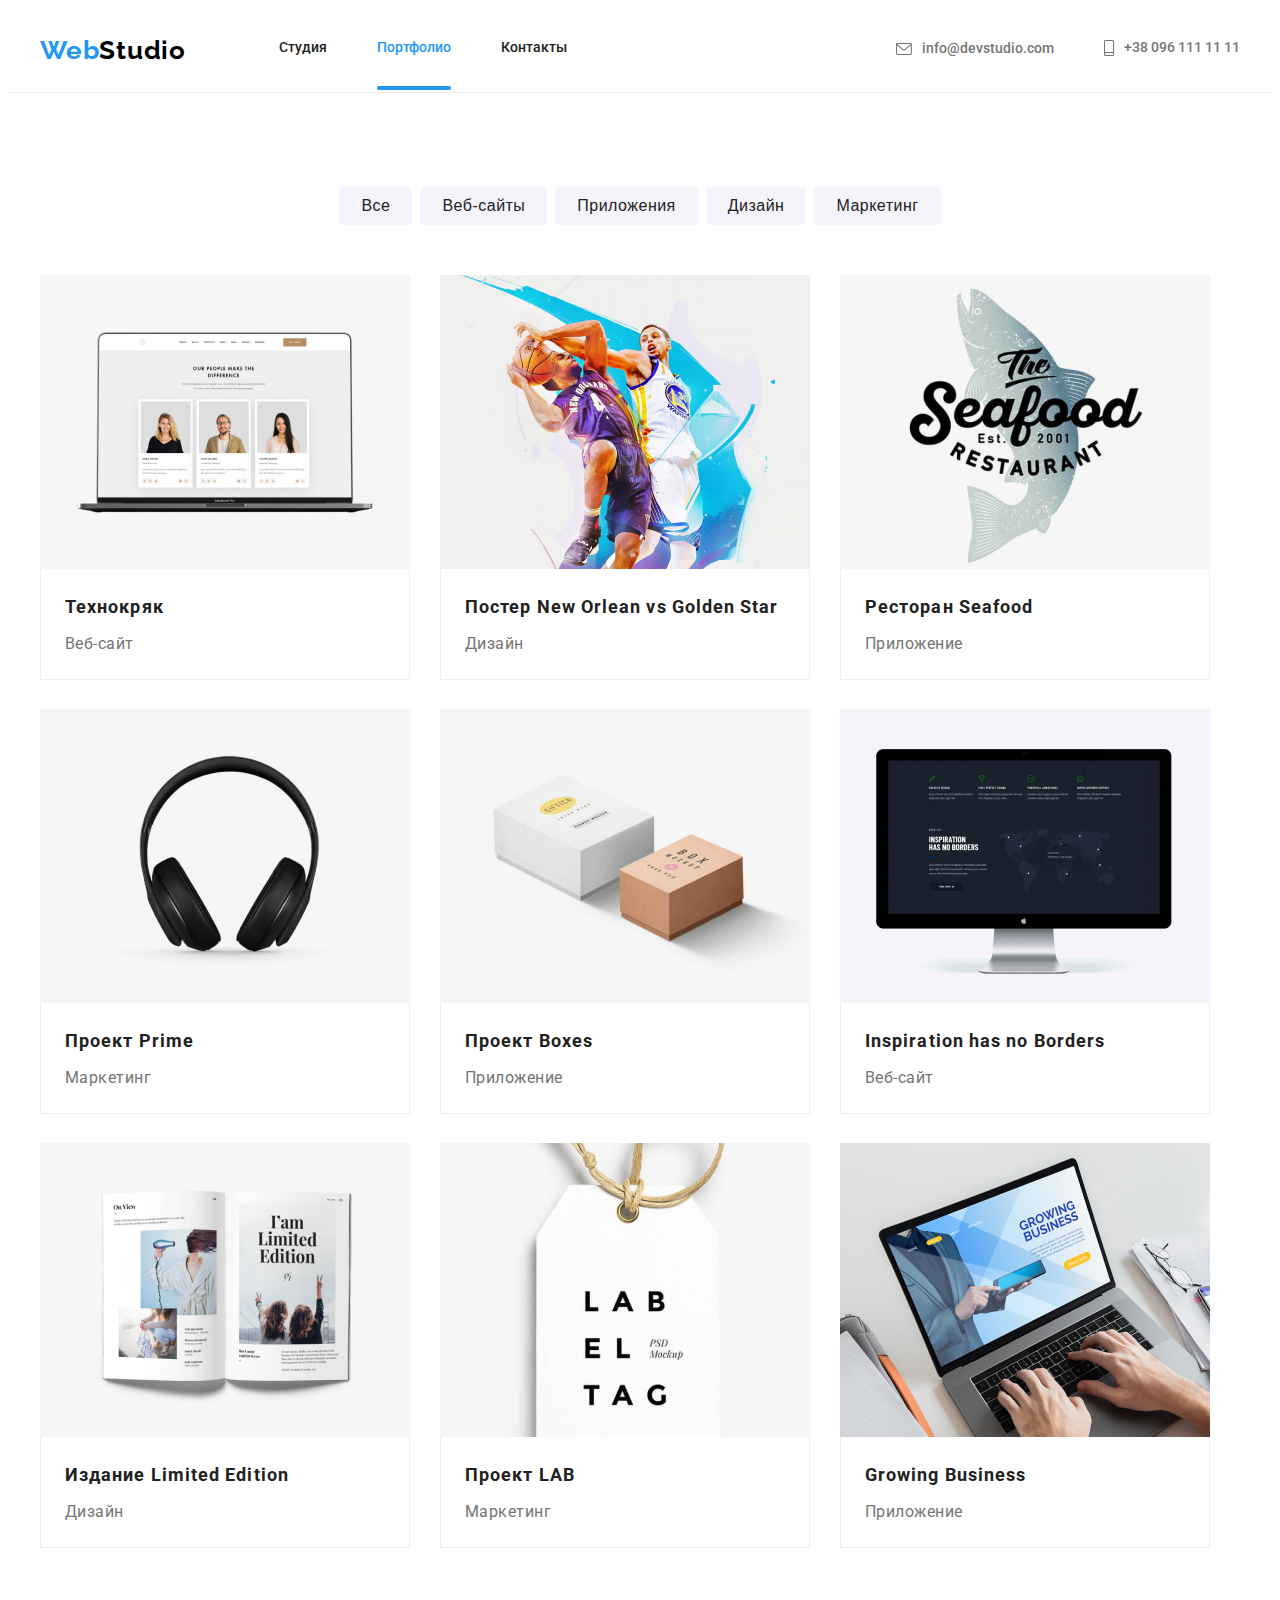
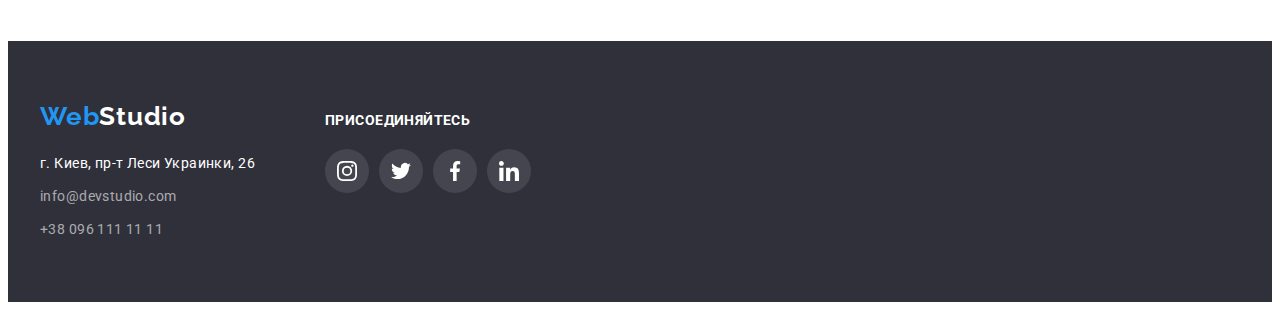
==== portfolio.html @ 9a5f5a23 "копіювання" ====
<!DOCTYPE html>
<html lang="ru">
<head>
    <meta charset="UTF-8">
    <meta http-equiv="X-UA-Compatible" content="IE=edge">
    <meta name="viewport" content="width=device-width, initial-scale=1.0">
    <title>WebStudio</title>
    <link rel="stylesheet" href="https://cdnjs.cloudflare.com/ajax/libs/modern-normalize/1.1.0/modern-normalize.min.css"
        integrity="sha512-wpPYUAdjBVSE4KJnH1VR1HeZfpl1ub8YT/NKx4PuQ5NmX2tKuGu6U/JRp5y+Y8XG2tV+wKQpNHVUX03MfMFn9Q=="
        crossorigin="anonymous" referrerpolicy="no-referrer">
    <link
        href="https://fonts.googleapis.com/css2?family=Raleway:wght@700&family=Roboto:wght@400;500;700;900&display=swap"
        rel="stylesheet">
    <link rel="stylesheet" href="./css/styles.css">
</head>

<body>
        <header class="header">
            <div class="container header-container">
                <a class="logo-head" href="#"><span class="web">Web</span><span class="studio">Studio</span></a>
                <nav class="nav-box">
                    <ul class="nav-site list">
                        <li class="item"><a href="./index.html" class="link">Студия</a></li>
                        <li class="item"><a href="#" class="link current">Портфолио</a></li>
                        <li class="item"><a href="#" class="link">Контакты</a></li>
                    </ul>
                </nav>
                <ul class="nav-auth">
                    <li class="nav-auth-kont"><a href="mailto:info@devstudio.com" class="kontacts">
                            <svg class="icon-envelope">
                                <use href="./images/symbol-defs.svg#icon-envelope"></use>
                            </svg>info@devstudio.com</a>
                    </li>
                    <li class="nav-auth-kont"><a href="tel:+380961111111" class="kontacts">
                            <svg class="icon-smartphone">
                                <use href="./images/symbol-defs.svg#icon-smartphone"></use>
                            </svg>+38 096 111 11 11</a>
                    </li>
                </ul>
            </div>
        </header>
    <main>
        <!--section-projects-->
        <section class="section">
            <div class="container">
                <h1 class="visually-hidden">Наші роботи</h1>
                <ul class="cares">
                    <li class="cares-item"><button class="care" type="button">Все</button></li>
                    <li class="cares-item"><button class="care" type="button">Веб-сайты</button></li>
                    <li class="cares-item"><button class="care" type="button">Приложения</button></li>
                    <li class="cares-item"><button class="care" type="button">Дизайн</button></li>
                    <li class="cares-item"><button class="care" type="button">Маркетинг</button></li>
                </ul>
                <ul class="products">
                    <li class="product-item">
                      <a href="#" class="product-link">
                          <div class="wrapper">  
                            <div class="wrapper-box">
                                <img src="images/img (5).jpg" width="370" class="product-photo" alt="фото Веб-сайту">
                                <p class="wrapper-text">Технокряк это современная площадка распространения коронавируса. Компании
                                    используют эту
                                    платформу для цифрового
                                    шпионажа и атак на защищённые сервера конкурентов.
                                </p>
                            </div>
                            <div class="product">
                                <h2 class="product-name">Технокряк</h2>
                                <p class="product-trait">Веб-сайт</p>
                            </div>
                          </div>
                        </a>
                    </li>
                    <li class="product-item">
                      <a href="#" class="product-link">
                        <div class="wrapper">
                          <div class="wrapper-box">
                            <img src="images/img (6).jpg" width="370" class="product-photo" alt="Молодь грає волейбол">
                            <p class="wrapper-text">Технокряк это современная площадка распространения коронавируса. Компании
                              используют эту
                              платформу для цифрового
                              шпионажа и атак на защищённые сервера конкурентов.
                            </p>
                          </div>
                          <div class="product">
                            <h2 class="product-name">Постер New Orlean vs Golden Star</h2>
                            <p class="product-trait">Дизайн</p>
                          </div>
                        </div>
                      </a>
                    </li>
                    <li class="product-item">
                        <a href="#" class="product-link">
                          <div class="wrapper">
                            <div class="wrapper-box">
                              <img src="images/img (7).jpg" width="370" class="product-photo" alt="Фото товару">
                              <p class="wrapper-text">Технокряк это современная площадка распространения коронавируса. Компании
                                используют эту
                                платформу для цифрового
                                шпионажа и атак на защищённые сервера конкурентов.
                              </p>
                            </div>
                            <div class="product">
                              <h2 class="product-name">Ресторан Seafood</h2>
                              <p class="product-trait">Приложение</p>
                            </div>
                          </div>
                        </a>
                    </li>
                    <li class="product-item">
                        <a href="#" class="product-link">
                          <div class="wrapper">
                            <div class="wrapper-box">
                              <img src="images/img (8).jpg" width="370" class="product-photo" alt="Фото товару">
                              <p class="wrapper-text">Технокряк это современная площадка распространения коронавируса. Компании
                                используют эту
                                платформу для цифрового
                                шпионажа и атак на защищённые сервера конкурентов.
                              </p>
                            </div>
                            <div class="product">
                              <h2 class="product-name">Проект Prime</h2>
                              <p class="product-trait">Маркетинг</p>
                            </div>
                          </div>
                        </a>
                    </li>
                    <li class="product-item">
                        <a href="#" class="product-link">
                          <div class="wrapper">
                            <div class="wrapper-box">
                              <img src="images/img (9).jpg" width="370" class="product-photo" alt="Фото двох коробок">
                              <p class="wrapper-text">Технокряк это современная площадка распространения коронавируса. Компании
                                используют эту
                                платформу для цифрового
                                шпионажа и атак на защищённые сервера конкурентов.
                              </p>
                            </div>
                            <div class="product">
                              <h2 class="product-name">Проект Boxes</h2>
                              <p class="product-trait">Приложение</p>
                            </div>
                          </div>
                        </a>
                    </li>
                    <li class="product-item">
                        <a href="#" class="product-link">
                          <div class="wrapper">
                            <div class="wrapper-box">
                              <img src="images/img (10).jpg" width="370" class="product-photo" alt="Фото монітора">
                              <p class="wrapper-text">Технокряк это современная площадка распространения коронавируса. Компании
                                используют эту
                                платформу для цифрового
                                шпионажа и атак на защищённые сервера конкурентов.
                              </p>
                            </div>
                            <div class="product">
                              <h2 class="product-name">Inspiration has no Borders</h2>
                              <p class="product-trait">Веб-сайт</p>
                            </div>
                          </div>
                        </a>
                    </li>
                    <li class="product-item">
                        <a href="#" class="product-link">
                          <div class="wrapper">
                            <div class="wrapper-box">
                              <img src="images/img (11).jpg" width="370" class="product-photo" alt="Фото книжки">
                              <p class="wrapper-text">Технокряк это современная площадка распространения коронавируса. Компании
                                используют эту
                                платформу для цифрового
                                шпионажа и атак на защищённые сервера конкурентов.
                              </p>
                            </div>
                            <div class="product">
                              <h2 class="product-name">Издание Limited Edition</h2>
                              <p class="product-trait">Дизайн</p>
                            </div>
                          </div>
                        </a>
                    </li>
                    <li class="product-item">
                        <a href="#" class="product-link">
                          <div class="wrapper">
                            <div class="wrapper-box">
                              <img src="images/img (12).jpg" width="370" class="product-photo" alt="Фото бірки з написом">
                              <p class="wrapper-text">Технокряк это современная площадка распространения коронавируса. Компании
                                используют эту
                                платформу для цифрового
                                шпионажа и атак на защищённые сервера конкурентов.
                              </p>
                            </div>
                            <div class="product">
                              <h2 class="product-name">Проект LAB</h2>
                              <p class="product-trait">Маркетинг</p>
                            </div>
                          </div>
                        </a>
                    </li>
                    <li class="product-item">
                        <a href="#" class="product-link">
                          <div class="wrapper">
                            <div class="wrapper-box">
                              <img src="images/img (13).jpg" width="370" class="product-photo" alt="Фото ноутбука">
                              <p class="wrapper-text">Технокряк это современная площадка распространения коронавируса. Компании
                                используют эту
                                платформу для цифрового
                                шпионажа и атак на защищённые сервера конкурентов.
                              </p>
                            </div>
                            <div class="product">
                              <h2 class="product-name">Growing Business</h2>
                              <p class="product-trait">Приложение</p>
                            </div>
                          </div>
                        </a>
                    </li>
                </ul>
            </div>

        </section>
    </main>
    <!--footer-->
        <footer class="footer">
            <div class="container footer-container">
                <div class="footer-addres">
                    <a class="footer-logo" href="#"><span class="wb">Web</span><span class="wbstudio">Studio</span></a>
                    <address>
                        <ul class="footer-addrs">
                            <li class="footer-item"><a href="#" class="address">г. Киев, пр-т Леси Украинки, 26</a></li>
                            <li class="footer-item"><a href="mailto:info@devstudio.com" class="contacts">info@devstudio.com</a>
                            </li>
                            <li class="footer-item"><a href="tel:+380961111111" class="contacts">+38 096 111 11 11</a></li>
                        </ul>
                    </address>
                </div>
                <div class="fsocial-title">
                    <h2 class="footer-title">присоединяйтесь</h2>
                    <ul class="fsocial-list">
                        <li class="fsocial-item">
                            <a href="#" class="fsocial-link">
                                <svg class="fsocial-icon" width="20" height="20">
                                    <use href="./images/symbol-defs.svg#icon-instagram"></use>
                                </svg>
                            </a>
                        </li>
                        <li class="fsocial-item">
                            <a href="#" class="fsocial-link">
                                <svg class="fsocial-icon" width="20" height="20">
                                    <use href="./images/symbol-defs.svg#icon-twitter"></use>
                                </svg>
                            </a>
                        </li>
                        <li class="fsocial-item">
                            <a href="#" class="fsocial-link">
                                <svg class="fsocial-icon" width="20" height="20">
                                    <use href="./images/symbol-defs.svg#icon-facebook"></use>
                                </svg>
                            </a>
                        </li>
                        <li class="fsocial-item">
                            <a href="#" class="fsocial-link">
                                <svg class="fsocial-icon" width="20" height="20">
                                    <use href="./images/symbol-defs.svg#icon-linkedin"></use>
                                </svg>
                            </a>
                        </li>
                    </ul>
                </div>
        
            </div>
        
        </footer>
</body>

</html>
---- css/styles.css ----
:root {

    --text-color-primary:#212121;
    --text-color-secondary:#757575;
    --text-color-accent: #2196F3;
    --font-primary: Roboto;
    --font-secondary: Raleway;
    --bezier-timing:cubic-bezier(0.4, 0, 0.2, 1);
}
body {
    font-family:var(--font-primary);
    color:var(--text-color-primary);
    
} 
a {
    text-decoration: none;
    cursor: pointer;
  }
ul {
    margin: 0;
    list-style: none;
    padding-inline-start: 0;
}
h1, h2, h3, h4, p, li {
    margin: 0;
}
/*============================================header=============================================*/
.header {
    border-bottom: 1px solid #ECECEC;
}
.container { 
    width: 1200px;
    margin: 0 auto;
    padding-left: 15px;
    padding-right: 15px;
    
}
.header-container {
    align-items: center;
    display: flex;
   
}
.logo-head { 
    margin-right: 93px;
    color: #000000;
    font-weight: 700;
    font-size: 26px;
    line-height: 1.19;
    letter-spacing: 0.03em;

}
.web {
    color: var(--text-color-accent);
    font-family: Raleway, sans-serif;
    font-weight: 700;
    font-size: 26px;
    line-height: 1.19;
    letter-spacing: 0.03em;
}
.studio { 
    color:  #000000;
    font-family: Raleway, sans-serif;
    font-weight: 700;
    font-size: 26px;
    line-height: 1.19;
    letter-spacing: 0.03em;

    transition: color 250ms var(--bezier-timing);

}
.studio:focus,
.studio:hover {
    color: var(--text-color-accent);
}
.logo:hover,
.logo:focus {
    color: var(--text-color-accent);
}
.nav-site {
    display: flex;
    
}
.nav-site .item {
    margin-right: 50px;
}
.nav-site .link { 
    color: var(--text-color-primary);
    display: block;
    padding: 32px 0;
    
    font-weight: 500;
    font-size: 14px;
    line-height: 1.14;

    transition: color 250ms var(--bezier-timing);
}
.nav-site .item:last-child {
    margin-right: 0;
}
.link:hover,
.link:focus  {
    color: var(--text-color-accent);
}
.nav-site .link .current {
    color: var(--text-color-accent);
}
.link.current {
    color: var(--text-color-accent);
}
.current::after {
    content: "";
    display: block;
    position: relative;
    top: 30px;
    bottom: auto;
    width: 100%;
    height: 4px;
    background-color: var(--text-color-accent);
    border-radius: 2px;
}
.nav-auth {
    display: flex;
    margin-left: auto;
}
.nav-auth-kont {
    margin-right: 50px;
}
.nav-auth-kont:last-child {
    margin-right: 0;
}
.kontacts {  
    display: inline-flex;
    align-items: center;
    color: var(--text-color-secondary);
  /*  padding-top: 32px;
    padding-bottom: 32px;*/
    font-weight: 500;
    font-size: 14px;
    line-height: 1.14;

    transition: color 250ms var(--bezier-timing);
}
.nav-auth.nav-auth-kont:last-child {
    margin-right: 0;
}
.icon-envelope {
    width: 16px;
    height: 12px; 
    margin-right: 10px;
    fill: currentColor;

    transition: color 250ms var(--bezier-timing);

}
.icon-smartphone {
    width: 10px;
    height: 16px;
    margin-right: 10px;
    fill: currentColor;

    transition: color 250ms var(--bezier-timing);
}
.kontacts:hover,
.kontacts:focus {
    color: var(--text-color-accent);
}
/*
.kontacts:hover.icon-envelope
.kontacts:focus.icon-smartphone {
    fill: var(--text-color-accent);
}
*/
/*==============================================hero=============================================*/
.hero { 
    padding: 200px 0;
    max-width: 1600px; 
    margin-left: auto;
    margin-right: auto;
    background-repeat: no-repeat;
    background-size: cover;
    background-position: center;
    text-align: center;
    background-image: linear-gradient(to right, rgba(47, 48, 58, 0.5), rgba(47, 48, 58, 0.3)),
    url(../images/Img\ \(15\).jpg)
}
.hero-idea { 
    color: #FFFFFF;
    font-weight: 900;
    font-size: 44px;
    line-height: 1.36;
    text-align: center;

}
.service { 
    width: 200px;
    height: 50px;
    margin-top: 30px;
    border-radius: 4px;
    border: transparent;

    color: #FFFFFF;
    background-color: var(--text-color-accent);
    cursor: pointer;
  
    transition: color 250ms var(--bezier-timing),
              background-color 250ms var(--bezier-timing);
}
.service:hover,
.service:focus {
    color: var(--text-color-accent);
    background-color: #FFFFFF;
}
/*
h1 {
font-weight: 900;
font-size: 44px;
line-height: 1.36;
text-align: center;
letter-spacing: 0.06em;
text-transform: uppercase;
}
.hidd {
     visibility: hidden; 
}
h2 {
font-weight: 700;
font-size: 36px;
line-height: 1.17;
text-align: center;
letter-spacing: 0.03em;
}*/
/*===========================================section features===================================================*/
.section {
    padding: 94px 0;
}
.features-list {
    display: flex;
    
}
.features-item {
    margin-right: 30px;
}
.features-item:last-child {
    margin-right: 0;
}
.feature-idea {
    color: var(--text-color-primary);
    font-weight: 700;
    font-size: 14px;
    line-height: 1.14;
    letter-spacing: 0.03em;
    text-transform: uppercase;
}
.feature {
    margin-top: 10px;
    color: var(--text-color-secondary);
    font-size: 14px;
    line-height: 1.71;
    letter-spacing: 0.03em;
} 
.features-item .feature-icon{
    display: flex;
    justify-content: center;
    align-items: center;
    width: 270px;
    height: 120px;
    background-color: #F5F4FA;
    margin-bottom: 30px;
}
/*.icon { 
    
    width: 70px;
    height: 70px;
}*/
/*===================================================section photo===============================================*/
.photo {
    padding-top: 0;
   
    margin-left: auto;
    margin-right: auto;
} 
.imgs {
    text-align: center;
    font-weight: 700;
    font-size: 36px;
    line-height: 1.17;
    letter-spacing: 0.03em;

    color: #212121;

}

img {
    display: block;
    max-width: 100%;
    height: auto;
}

.photo-item {
    margin-right: 30px;
}
.photo-item:last-child {
    margin-right: 0;
}
.photo-list {
    display: flex;
    margin-top: 50px;
}
.description-photo {
    position: relative;
}
.description {
    position: absolute;
    bottom: 0;
    display: flex;
    justify-content: center;
    align-items: center;
    width: 370px;
    height: 70px;
    background: rgba(47, 48, 58, 0.8);
}
.description-title {
    text-align: center;
    
    font-weight: 700;
    font-size: 14px;
    line-height: 1.14;
    
    letter-spacing: 0.03em;
    text-transform: uppercase;

    color: #FFFFFF;
}
/*===========================================section team========================================================*/
.team { 
    background: #F5F4FA;
}
.section .team  {
    padding: 94px 0;
}

.our-team {

    font-weight: 700;
    font-size: 36px;
    line-height: 1.17;
    text-align: center;
    letter-spacing: 0.03em;
    color: #212121;
        
}
.team-links {
    display: flex;
    margin-top: 50px;
}
.team-link {
    
    margin-right: 30px;
   
}
.team-link:last-child {
    margin-right: 0;
}
.team-item { 
    display: block;
    align-items: center;
    padding-top: 30px;
    padding-bottom: 30px;
    background-color: #FFFFFF;
}
.team-names {  
    color: var(--text-color-primary);
    font-weight: 500;
    font-size: 16px;
    line-height: 1.18;
    text-align: center;
}
.team-job {
    margin-top: 10px;
    color: var(--text-color-secondary);
    font-size: 16px;
    line-height: 1.18;
    text-align: center;
}
/*==========================================================section social====================================================*/
.social-list {
    display: flex;
    justify-content: center;
    
    margin-top: 16px;
    
}
.social-item {
    width: 44px;
    height: 44px;
    margin-right: 10px;
    
}
.social-item:last-child 
{ margin-right: 0; }
.social-link {
    display: flex;
    align-items: center;
    justify-content: center;
    width: 100%;
    height: 100%;
    border-radius: 50%;

    color: #AFB1B8;

    transition: fill 250ms  var(--bezier-timing),
               background-color 250ms var(--bezier-timing);
}
.social-icon {
    fill: currentColor;
   
}
.social-link:hover ,
.social-link:focus  {
    fill: #FFFFFF;
    background-color: var(--text-color-accent);
}

.social-link:hover .social-icon ,
.social-link:focus .social-icon {
    fill: #FFFFFF;
    
}
/*=======================================================section clients====================================================*/
.section-clients {
    padding: 94px auto;
    background-color: #E5E5E5;
}
.section-title {
    font-weight: 700;
    font-size: 36px;
    line-height: 1.17;
    text-align: center;
    letter-spacing: 0.03em;

}
.client-list {
    display: flex;
    justify-content: space-between;
    margin-top: 50px;
   
}
.client-item {
    width: 170px;
    height: 92px;
    margin-right: 30px;
}
.client-link {
    display: flex;
    justify-content: center;
    align-items: center;

    color: #AFB1B8;
    width: 100%;
    height: 100%;
    border: 1px solid #AFB1B8;
    border-radius: 4px;

    transition: color 250ms var(--bezier-timing),
                border-color 250ms var(--bezier-timing),
                fill 250ms var(--bezier-timing);
}
.client-item:last-child {
    margin-right: 0;
}

.client-link:hover,
.client-link:focus {
    color: var(--text-color-accent);
    border-color: var(--text-color-accent);
    
}
.client-link:hover .client-icon,
.client-link:focus .client-icon {
    fill: var(--text-color-accent);
}
.client-icon {
    fill: currentColor;
}
/*=======================================================projects======================================================*/
.projects { 
    display: block;
    margin-top: 94px;
    margin-bottom: 94px;
    
}
.visually-hidden {
  position: absolute;
  clip: rect(0 0 0 0);
  width: 1px;
  height: 1px;
  margin: -1px;
}
.cares { 
    margin-bottom: 50px; 
    display: flex;
    justify-content: center;
}
.cares-item {
    margin-right: 8px;
    
}
.cares-item:last-child {
    margin-right: 0;
    
}
.care { 

    color: var(--text-color-primary);
    background-color: #F5F4FA;
    cursor: pointer;
    border: transparent;
    border-radius: 4px;
    padding:  6px 22px;

    font-weight: 500;
    font-size: 16px;
    line-height: 1.63;
    text-align: center;
    letter-spacing: 0.03em;

    transition: color 250ms var(--bezier-timing),
               background-color 250ms var(--bezier-timing),
               box-shadow 250ms var(--bezier-timing)   

}
.care:hover,
.care:focus {
    color: #FFFFFF;
    background-color: var(--text-color-accent);
    box-shadow: 0px 3px 1px rgba(0, 0, 0, 0.1), 0px 1px 2px rgba(0, 0, 0, 0.08), 0px 2px 2px rgba(0, 0, 0, 0.12);
}
/*==============================================section products======================================================*/
.products {
    display: flex;
    flex-wrap: wrap;
}
.product-item { 
    display: block;
    align-items: center;
    width: 370px;
    height: 404px;
    margin: 0 30px 30px 0;
    
}
.product-link {
    display: block;
    align-items: center;
    background-color: #FFFFFF;
    
}
.product-link:hover , 
.product-link:focus {
    
    box-shadow: 0px 1px 1px rgba(0, 0, 0, 0.12), 0px 4px 4px rgba(0, 0, 0, 0.06), 1px 4px 6px rgba(0, 0, 0, 0.16);
}
.product {
  padding: 20px 24px;
  border: 1px solid #eee;
  border-top: 0;
  
}
.product-item:nth-child(3n) {
    margin-right: 0;
}
.product-item:nth-last-child(-n+3) {
    margin-bottom: 0;
}
img {
    display: block;
    max-width: 100%;
    height: auto;
}
.product-name {
    color: #212121;
    font-weight: 700;
    font-size: 18px;
    line-height: 2;
    letter-spacing: 0.06em;
    
}
.product-trait {
    margin-top: 4px;
    
    
    color: var(--text-color-secondary);
    font-size: 16px;
    line-height: 1.88;
    letter-spacing: 0.03em;
}
.wrapper {
 
 
  width: 370px;

  
  position: absolute;
  
      
}
.wrapper-box {
  position: relative;
  overflow: hidden;
}

.wrapper-text {

  background: rgba(33, 150, 243, 0.9);

  width: 370px;
  height: 294px;

  position: absolute;
  overflow: hidden; 
  display: flex;
  justify-content: center;
  align-items: center;
  padding: 63px 24px;
  

  font-style: normal;
  font-size: 18px;
  line-height: 1.56;
  letter-spacing: 0.03em;
  color: #FFFFFF;

  top: 0;
  left: 0;
  transform: translateY(101%);
  transition: transform 250ms var(--bezier-timing),
              overflow  250ms var(--bezier-timing),
              box-shadow 250ms var(--bezier-timing)
}


.product-link:hover .wrapper-text, 
.product-link:focus .wrapper-text {
  transform: translateZ(0);
  overflow: visible;
  box-shadow: 0px 1px 1px rgba(0, 0, 0, 0.12), 0px 4px 4px rgba(0, 0, 0, 0.06), 1px 4px 6px rgba(0, 0, 0, 0.16);
}

.wrapper:hover , 
.wrapper:focus  {
  transform: translateZ(100%);
  overflow: visible;
  box-shadow: 0px 1px 1px rgba(0, 0, 0, 0.12), 0px 4px 4px rgba(0, 0, 0, 0.06), 1px 4px 6px rgba(0, 0, 0, 0.16);
}
/* ============================================================footer=================================================== */
/*--------  footer  --------*/
.footer { 
   
  background-color: #2F303A;
  padding-top: 60px;
  padding-bottom: 60px;

}
.footer-container {
  display: flex;
  align-items: baseline;
}
.footer-logo { 

  margin-bottom: 20px;

  font-family: Raleway, sans-serif;
  color:  #FFFFFF;
  font-weight: 700;
  font-size: 26px;
  line-height: 1.19;
  letter-spacing: 0.03em;
  background-color: #2F303A;

  transition: 250ms cubic-bezier(0.4, 0, 0.2, 1);

}
.wb {
  color: var(--text-color-accent);
  font-family: Raleway;
  font-weight: 700;
  font-size: 26px;
  line-height: 1.19;
  letter-spacing: 0.03em;

  transition: color 250ms var(--bezier-timing);

}
.wbstudio {
  font-family: Raleway;
  font-weight: 700;
  font-size: 26px;
  line-height: 1.19;
  letter-spacing: 0.03em;
}
.footer-logo:hover,
.footer-logo:focus 
{
  color: var(--text-color-accent); 
}
.footer-addrs {
   margin-top: 20px;
}
.address {
   margin-top: 20px;
   color: #FFFFFF;
   font-style: normal;
   font-size: 14px;
   line-height: 1.71;
   letter-spacing: 0.03em;

  transition: color 250ms var(--bezier-timing);
}
.contacts {

  color: rgba(255, 255, 255, 0.6);
  font-style: normal;
  font-size: 14px;
  line-height: 1.71;
  letter-spacing: 0.03em;

  transition: color 250ms var(--bezier-timing);
}

.footer-item {
  margin-bottom: 9px;
}
.footer-item:last-child{
  margin-bottom: 0;
}
.address:hover,
.address:focus   {
  color: var(--text-color-accent);
}
.contacts:hover,
.contacts:focus {
  color: var(--text-color-accent);
}
/*---section social footer---*/
.fsocial-title {
   margin-left: 70px;
}

.footer-title {

  font-weight: 700;
  font-size: 14px;
  line-height: 1.14;
  letter-spacing: 0.03em;
  text-transform: uppercase;

  color: #FFFFFF;
}
.fsocial-list {
  display: flex;
  justify-content: center;
  margin-top: 20px;
  
}
.fsocial-item {
  width: 44px;
  height: 44px;
  margin-right: 10px;
  
}
.fsocial-item:last-child {
  margin-right: 0;
}
.fsocial-link {
  display: flex;
  align-items: center;
  justify-content: center;
  width: 100%;
  height: 100%;
  border-radius: 50%;
  

  color: #AFB1B8;
  background: rgba(255, 255, 255, 0.1);

  transition: fill 250ms var(--bezier-timing),
            background-color 250ms var(--bezier-timing)
  
}
.fsocial-icon {
  fill: #FFFFFF;
   
}
.fsocial-link:hover ,
.fsocial-link:focus  {
  fill: #FFFFFF;
  background-color: var(--text-color-accent);
}

.fsocial-link:hover .fsocial-icon ,
.fsocial-link:focus .fsocial-icon {
  fill: #FFFFFF;
    
}
/*==============================================модальне вікно================================================*/
.backdrop {
  position: fixed;
  top: 0;
  left: 0;

  width: 100%;
  height: 100%;
  background-color:  rgba(0, 0, 0, 0.4);

  opacity: 1;
  transition: opacity 250ms var(--bezier-timing);

}
.backdrop.is-hidden {
  opacity: 0;
  pointer-events: none;
}
.backdrop.is-hidden .modal {
  transform: translate(-50%,-50%) scale(1.1);
}
.modal {
  position: absolute;
  top: 50%;
  left: 50%;

  width: 528px;
  height: 581px;

  transform: translate(-50%, -50%) scale(1);
  transition: transform 250ms var(--bezier-timing);

  border-radius: 4px;
  background-color: #FFFFFF;
  box-shadow: 0px 1px 3px rgba(0, 0, 0, 0.12), 0px 1px 1px rgba(0, 0, 0, 0.14), 0px 2px 1px rgba(0, 0, 0, 0.2);

}
.modal-close {
  position: absolute;
  top:  8px;
  right: 8px;
  cursor: pointer;
  
  display: flex;
  justify-content: center;
  align-items: center;
  width: 30px;
  height: 30px;
  border-radius: 50%;

  
  border: 1px solid rgba(0, 0, 0, 0.1);
  background: #FFFFFF;
}
.modal-close-icon:hover ,
.modal-close-icon:focus {
  color: var(--text-color-accent);
}
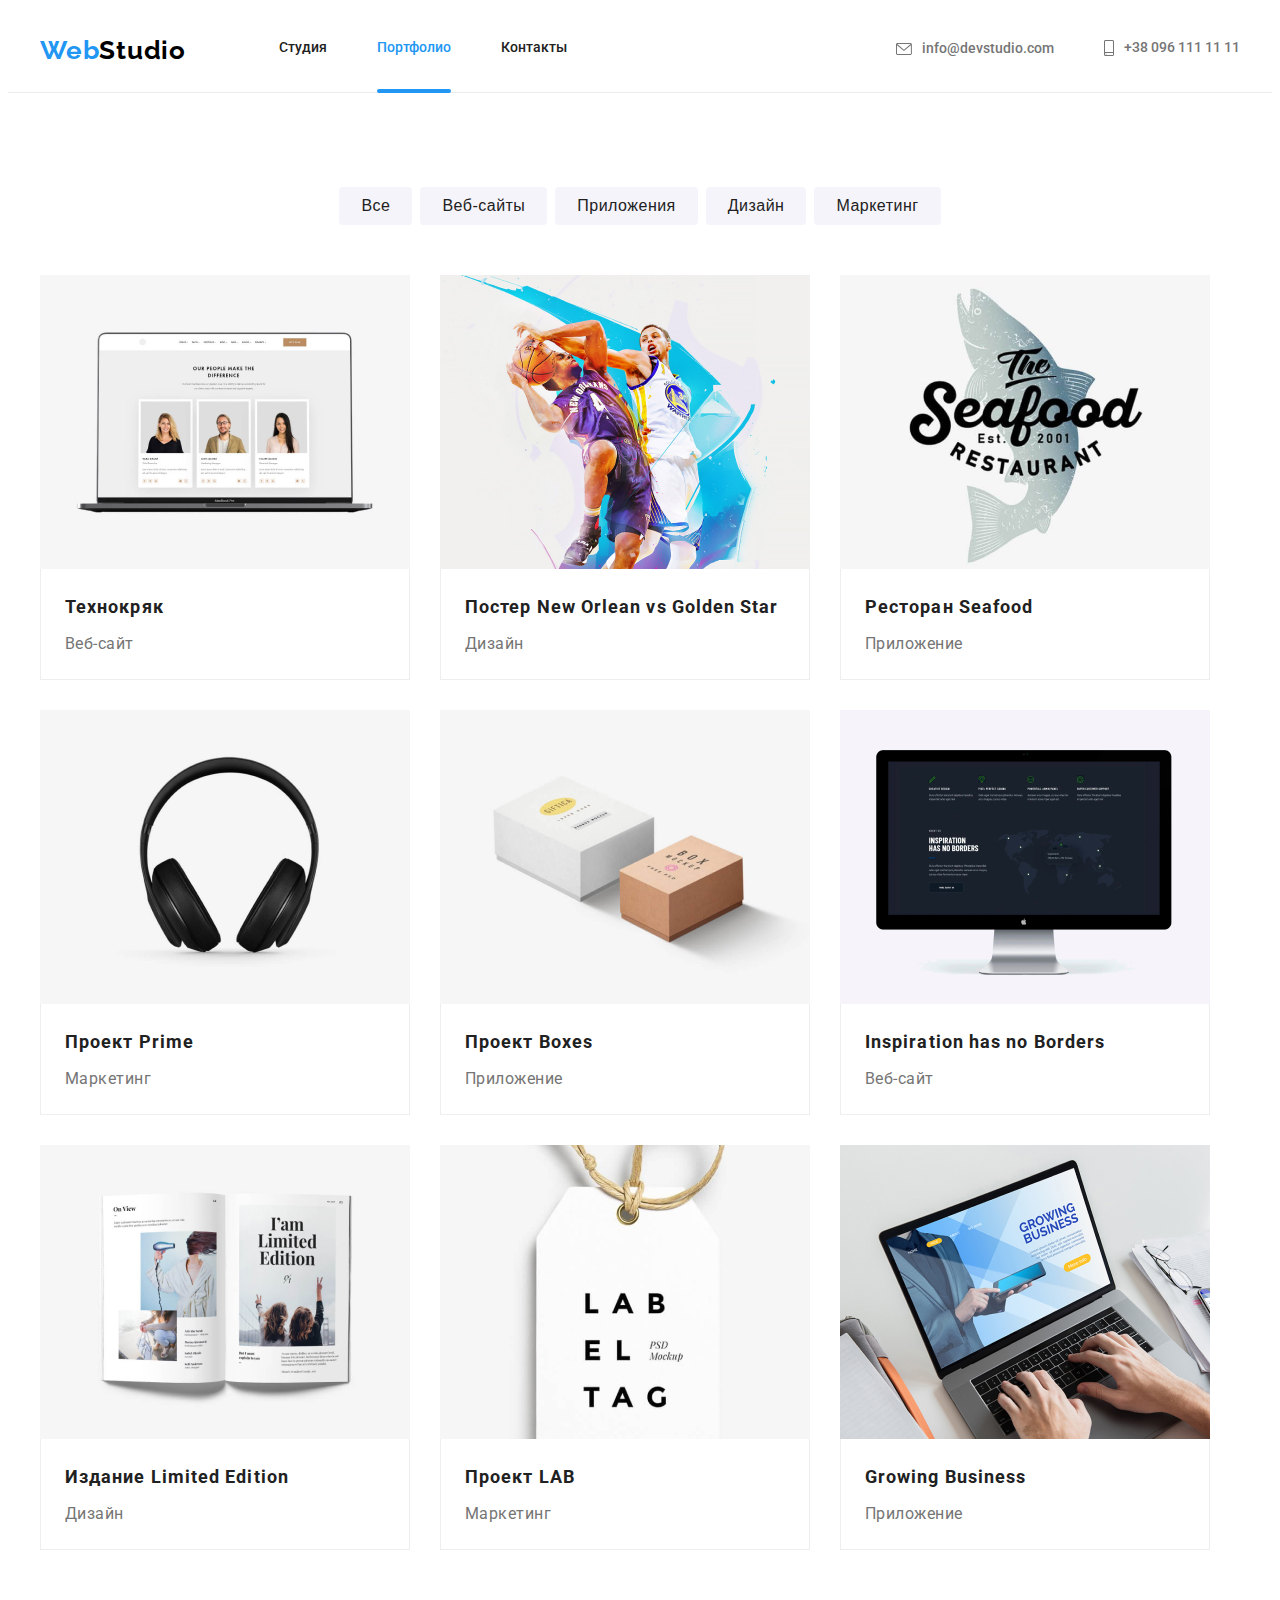
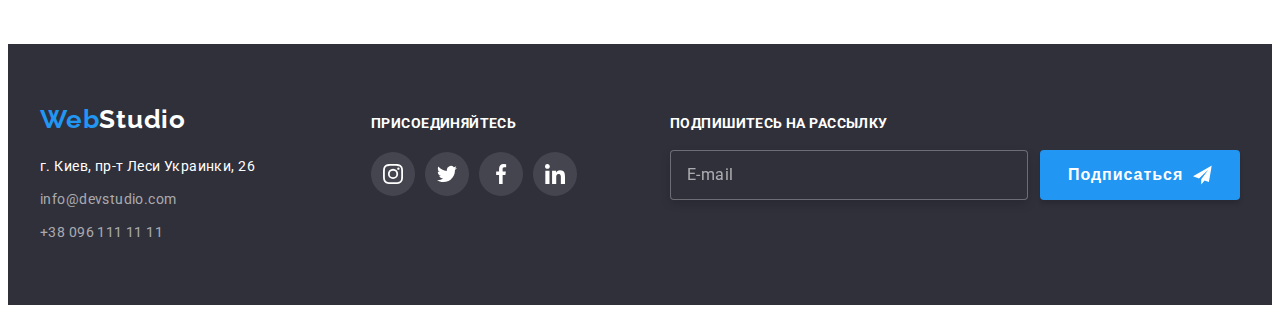
==== commit 56134d76: "portfolio" ====
--- a/portfolio.html
+++ b/portfolio.html
@@ -266,7 +266,19 @@
                         </li>
                     </ul>
                 </div>
-        
+                    <form class="subscribe">
+                      <div class="subscribe-div">
+                        <label for="subscribe-email" class="subscribe-title">Подпишитесь на рассылку</label>
+                        <input id="subscribe-email" class="subscribe-input" type="email" name="email" placeholder="E-mail">
+                      </div>
+                      <button type="submit" class="subscribe-submit">Подписаться
+                        <svg class="icon-send" width="24" height="24">
+                          <use href="./images/symbol-defs1.svg#icon-send"></use>
+                        </svg>
+                      </button>
+                    
+                    
+                    </form>
             </div>
         
         </footer>
--- a/css/styles.css
+++ b/css/styles.css
@@ -1,493 +1,454 @@
 :root {
-
-    --text-color-primary:#212121;
-    --text-color-secondary:#757575;
-    --text-color-accent: #2196F3;
-    --font-primary: Roboto;
-    --font-secondary: Raleway;
-    --bezier-timing:cubic-bezier(0.4, 0, 0.2, 1);
+  --text-color-primary: #212121;
+  --text-color-secondary: #757575;
+  --text-color-accent: #2196f3;
+  --font-primary: Roboto;
+  --font-secondary: Raleway;
+  --bezier-timing: cubic-bezier(0.4, 0, 0.2, 1);
 }
 body {
-    font-family:var(--font-primary);
-    color:var(--text-color-primary);
-    
-} 
+  font-family: var(--font-primary);
+  color: var(--text-color-primary);
+}
 a {
-    text-decoration: none;
-    cursor: pointer;
-  }
+  text-decoration: none;
+  cursor: pointer;
+}
 ul {
-    margin: 0;
-    list-style: none;
-    padding-inline-start: 0;
-}
-h1, h2, h3, h4, p, li {
-    margin: 0;
+  margin: 0;
+  list-style: none;
+  padding-inline-start: 0;
+}
+h1,
+h2,
+h3,
+h4,
+p,
+li {
+  margin: 0;
 }
 /*============================================header=============================================*/
 .header {
-    border-bottom: 1px solid #ECECEC;
-}
-.container { 
-    width: 1200px;
-    margin: 0 auto;
-    padding-left: 15px;
-    padding-right: 15px;
-    
+  border-bottom: 1px solid #ececec;
+}
+.container {
+  width: 1200px;
+  margin: 0 auto;
+  padding-left: 15px;
+  padding-right: 15px;
 }
 .header-container {
-    align-items: center;
-    display: flex;
-   
-}
-.logo-head { 
-    margin-right: 93px;
-    color: #000000;
-    font-weight: 700;
-    font-size: 26px;
-    line-height: 1.19;
-    letter-spacing: 0.03em;
-
+  align-items: center;
+  display: flex;
+}
+.logo-head {
+  margin-right: 93px;
+  color: #000000;
+  font-weight: 700;
+  font-size: 26px;
+  line-height: 1.19;
+  letter-spacing: 0.03em;
 }
 .web {
-    color: var(--text-color-accent);
-    font-family: Raleway, sans-serif;
-    font-weight: 700;
-    font-size: 26px;
-    line-height: 1.19;
-    letter-spacing: 0.03em;
-}
-.studio { 
-    color:  #000000;
-    font-family: Raleway, sans-serif;
-    font-weight: 700;
-    font-size: 26px;
-    line-height: 1.19;
-    letter-spacing: 0.03em;
-
-    transition: color 250ms var(--bezier-timing);
-
+  color: var(--text-color-accent);
+  font-family: Raleway, sans-serif;
+  font-weight: 700;
+  font-size: 26px;
+  line-height: 1.19;
+  letter-spacing: 0.03em;
+}
+.studio {
+  color: #000000;
+  font-family: Raleway, sans-serif;
+  font-weight: 700;
+  font-size: 26px;
+  line-height: 1.19;
+  letter-spacing: 0.03em;
+
+  transition: color 250ms var(--bezier-timing);
 }
 .studio:focus,
 .studio:hover {
-    color: var(--text-color-accent);
+  color: var(--text-color-accent);
 }
 .logo:hover,
 .logo:focus {
-    color: var(--text-color-accent);
+  color: var(--text-color-accent);
 }
 .nav-site {
-    display: flex;
-    
+  display: flex;
 }
 .nav-site .item {
-    margin-right: 50px;
-}
-.nav-site .link { 
-    color: var(--text-color-primary);
-    display: block;
-    padding: 32px 0;
-    
-    font-weight: 500;
-    font-size: 14px;
-    line-height: 1.14;
-
-    transition: color 250ms var(--bezier-timing);
+  margin-right: 50px;
+}
+.nav-site .link {
+  color: var(--text-color-primary);
+  display: block;
+  padding: 32px 0;
+
+  font-weight: 500;
+  font-size: 14px;
+  line-height: 1.14;
+
+  transition: color 250ms var(--bezier-timing);
 }
 .nav-site .item:last-child {
-    margin-right: 0;
+  margin-right: 0;
 }
 .link:hover,
-.link:focus  {
-    color: var(--text-color-accent);
+.link:focus {
+  color: var(--text-color-accent);
 }
 .nav-site .link .current {
-    color: var(--text-color-accent);
+  color: var(--text-color-accent);
 }
 .link.current {
-    color: var(--text-color-accent);
+  color: var(--text-color-accent);
 }
 .current::after {
-    content: "";
-    display: block;
-    position: relative;
-    top: 30px;
-    bottom: auto;
-    width: 100%;
-    height: 4px;
-    background-color: var(--text-color-accent);
-    border-radius: 2px;
+  content: "";
+  display: block;
+  position: relative;
+  top: 33px;
+
+  width: 100%;
+  height: 4px;
+  background-color: var(--text-color-accent);
+  border-radius: 2px;
 }
 .nav-auth {
-    display: flex;
-    margin-left: auto;
+  display: flex;
+  margin-left: auto;
 }
 .nav-auth-kont {
-    margin-right: 50px;
+  margin-right: 50px;
 }
 .nav-auth-kont:last-child {
-    margin-right: 0;
-}
-.kontacts {  
-    display: inline-flex;
-    align-items: center;
-    color: var(--text-color-secondary);
+  margin-right: 0;
+}
+.kontacts {
+  display: inline-flex;
+  align-items: center;
+  color: var(--text-color-secondary);
   /*  padding-top: 32px;
     padding-bottom: 32px;*/
-    font-weight: 500;
-    font-size: 14px;
-    line-height: 1.14;
-
-    transition: color 250ms var(--bezier-timing);
+  font-weight: 500;
+  font-size: 14px;
+  line-height: 1.14;
+
+  transition: color 250ms var(--bezier-timing);
 }
 .nav-auth.nav-auth-kont:last-child {
-    margin-right: 0;
+  margin-right: 0;
 }
 .icon-envelope {
-    width: 16px;
-    height: 12px; 
-    margin-right: 10px;
-    fill: currentColor;
-
-    transition: color 250ms var(--bezier-timing);
-
+  width: 16px;
+  height: 12px;
+  margin-right: 10px;
+  fill: currentColor;
 }
 .icon-smartphone {
-    width: 10px;
-    height: 16px;
-    margin-right: 10px;
-    fill: currentColor;
-
-    transition: color 250ms var(--bezier-timing);
+  width: 10px;
+  height: 16px;
+  margin-right: 10px;
+  fill: currentColor;
 }
 .kontacts:hover,
 .kontacts:focus {
-    color: var(--text-color-accent);
-}
-/*
-.kontacts:hover.icon-envelope
-.kontacts:focus.icon-smartphone {
-    fill: var(--text-color-accent);
-}
-*/
+  color: var(--text-color-accent);
+}
 /*==============================================hero=============================================*/
-.hero { 
-    padding: 200px 0;
-    max-width: 1600px; 
-    margin-left: auto;
-    margin-right: auto;
-    background-repeat: no-repeat;
-    background-size: cover;
-    background-position: center;
-    text-align: center;
-    background-image: linear-gradient(to right, rgba(47, 48, 58, 0.5), rgba(47, 48, 58, 0.3)),
-    url(../images/Img\ \(15\).jpg)
-}
-.hero-idea { 
-    color: #FFFFFF;
-    font-weight: 900;
-    font-size: 44px;
-    line-height: 1.36;
-    text-align: center;
-
-}
-.service { 
-    width: 200px;
-    height: 50px;
-    margin-top: 30px;
-    border-radius: 4px;
-    border: transparent;
-
-    color: #FFFFFF;
-    background-color: var(--text-color-accent);
-    cursor: pointer;
-  
-    transition: color 250ms var(--bezier-timing),
-              background-color 250ms var(--bezier-timing);
+.hero {
+  padding: 200px 0;
+  max-width: 1600px;
+  margin-left: auto;
+  margin-right: auto;
+  background-repeat: no-repeat;
+  background-size: cover;
+  background-position: center;
+  text-align: center;
+  background-image: linear-gradient(
+      to right,
+      rgba(47, 48, 58, 0.5),
+      rgba(47, 48, 58, 0.3)
+    ),
+    url(../images/Img\ \(15\).jpg);
+}
+.hero-idea {
+  color: #ffffff;
+  font-weight: 900;
+  font-size: 44px;
+  line-height: 1.36;
+  text-align: center;
+}
+.service {
+  width: 200px;
+  height: 50px;
+  margin-top: 30px;
+  border-radius: 4px;
+  border: transparent;
+
+  color: #ffffff;
+  background-color: var(--text-color-accent);
+  cursor: pointer;
+
+  transition: color 250ms var(--bezier-timing),
+    background-color 250ms var(--bezier-timing);
 }
 .service:hover,
 .service:focus {
-    color: var(--text-color-accent);
-    background-color: #FFFFFF;
-}
-/*
-h1 {
-font-weight: 900;
-font-size: 44px;
-line-height: 1.36;
-text-align: center;
-letter-spacing: 0.06em;
-text-transform: uppercase;
-}
-.hidd {
-     visibility: hidden; 
-}
-h2 {
-font-weight: 700;
-font-size: 36px;
-line-height: 1.17;
-text-align: center;
-letter-spacing: 0.03em;
-}*/
-/*===========================================section features===================================================*/
+  color: var(--text-color-accent);
+  background-color: #ffffff;
+}
+
+/*===========================================section features===============================================*/
 .section {
-    padding: 94px 0;
+  padding: 94px 0;
 }
 .features-list {
-    display: flex;
-    
+  display: flex;
 }
 .features-item {
-    margin-right: 30px;
+  margin-right: 30px;
 }
 .features-item:last-child {
-    margin-right: 0;
+  margin-right: 0;
 }
 .feature-idea {
-    color: var(--text-color-primary);
-    font-weight: 700;
-    font-size: 14px;
-    line-height: 1.14;
-    letter-spacing: 0.03em;
-    text-transform: uppercase;
+  color: var(--text-color-primary);
+  font-weight: 700;
+  font-size: 14px;
+  line-height: 1.14;
+  letter-spacing: 0.03em;
+  text-transform: uppercase;
 }
 .feature {
-    margin-top: 10px;
-    color: var(--text-color-secondary);
-    font-size: 14px;
-    line-height: 1.71;
-    letter-spacing: 0.03em;
-} 
-.features-item .feature-icon{
-    display: flex;
-    justify-content: center;
-    align-items: center;
-    width: 270px;
-    height: 120px;
-    background-color: #F5F4FA;
-    margin-bottom: 30px;
+  margin-top: 10px;
+  color: var(--text-color-secondary);
+  font-size: 14px;
+  line-height: 1.71;
+  letter-spacing: 0.03em;
+}
+.features-item .feature-icon {
+  display: flex;
+  justify-content: center;
+  align-items: center;
+  width: 270px;
+  height: 120px;
+  background-color: #f5f4fa;
+  margin-bottom: 30px;
 }
 /*.icon { 
     
     width: 70px;
     height: 70px;
 }*/
-/*===================================================section photo===============================================*/
+/*=================================================section photo===============================================*/
 .photo {
-    padding-top: 0;
-   
-    margin-left: auto;
-    margin-right: auto;
-} 
+  padding-top: 0;
+
+  margin-left: auto;
+  margin-right: auto;
+}
 .imgs {
-    text-align: center;
-    font-weight: 700;
-    font-size: 36px;
-    line-height: 1.17;
-    letter-spacing: 0.03em;
-
-    color: #212121;
-
+  text-align: center;
+  font-weight: 700;
+  font-size: 36px;
+  line-height: 1.17;
+  letter-spacing: 0.03em;
+
+  color: #212121;
 }
 
 img {
-    display: block;
-    max-width: 100%;
-    height: auto;
+  display: block;
+  max-width: 100%;
+  height: auto;
 }
 
 .photo-item {
-    margin-right: 30px;
+  margin-right: 30px;
 }
 .photo-item:last-child {
-    margin-right: 0;
+  margin-right: 0;
 }
 .photo-list {
-    display: flex;
-    margin-top: 50px;
+  display: flex;
+  margin-top: 50px;
 }
 .description-photo {
-    position: relative;
+  position: relative;
 }
 .description {
-    position: absolute;
-    bottom: 0;
-    display: flex;
-    justify-content: center;
-    align-items: center;
-    width: 370px;
-    height: 70px;
-    background: rgba(47, 48, 58, 0.8);
+  position: absolute;
+  bottom: 0;
+  display: flex;
+  justify-content: center;
+  align-items: center;
+  width: 370px;
+  height: 70px;
+  background: rgba(47, 48, 58, 0.8);
 }
 .description-title {
-    text-align: center;
-    
-    font-weight: 700;
-    font-size: 14px;
-    line-height: 1.14;
-    
-    letter-spacing: 0.03em;
-    text-transform: uppercase;
-
-    color: #FFFFFF;
-}
-/*===========================================section team========================================================*/
-.team { 
-    background: #F5F4FA;
-}
-.section .team  {
-    padding: 94px 0;
+  text-align: center;
+
+  font-weight: 700;
+  font-size: 14px;
+  line-height: 1.14;
+
+  letter-spacing: 0.03em;
+  text-transform: uppercase;
+
+  color: #ffffff;
+}
+/*===========================================section team=====================================================*/
+.team {
+  background: #f5f4fa;
+}
+.section .team {
+  padding: 94px 0;
 }
 
 .our-team {
-
-    font-weight: 700;
-    font-size: 36px;
-    line-height: 1.17;
-    text-align: center;
-    letter-spacing: 0.03em;
-    color: #212121;
-        
+  font-weight: 700;
+  font-size: 36px;
+  line-height: 1.17;
+  text-align: center;
+  letter-spacing: 0.03em;
+  color: #212121;
 }
 .team-links {
-    display: flex;
-    margin-top: 50px;
+  display: flex;
+  margin-top: 50px;
 }
 .team-link {
-    
-    margin-right: 30px;
-   
+  margin-right: 30px;
 }
 .team-link:last-child {
-    margin-right: 0;
-}
-.team-item { 
-    display: block;
-    align-items: center;
-    padding-top: 30px;
-    padding-bottom: 30px;
-    background-color: #FFFFFF;
-}
-.team-names {  
-    color: var(--text-color-primary);
-    font-weight: 500;
-    font-size: 16px;
-    line-height: 1.18;
-    text-align: center;
+  margin-right: 0;
+}
+.team-item {
+  display: block;
+  align-items: center;
+  padding-top: 30px;
+  padding-bottom: 30px;
+  background-color: #ffffff;
+  box-shadow: 0px 1px 3px rgba(0, 0, 0, 0.12), 0px 1px 1px rgba(0, 0, 0, 0.14),
+    0px 2px 1px rgba(0, 0, 0, 0.2);
+  border-radius: 0px 0px 4px 4px;
+}
+.team-names {
+  color: var(--text-color-primary);
+  font-weight: 500;
+  font-size: 16px;
+  line-height: 1.18;
+  text-align: center;
 }
 .team-job {
-    margin-top: 10px;
-    color: var(--text-color-secondary);
-    font-size: 16px;
-    line-height: 1.18;
-    text-align: center;
-}
-/*==========================================================section social====================================================*/
+  margin-top: 10px;
+  color: var(--text-color-secondary);
+  font-size: 16px;
+  line-height: 1.18;
+  text-align: center;
+}
+/*===============================================section social==============================================*/
 .social-list {
-    display: flex;
-    justify-content: center;
-    
-    margin-top: 16px;
-    
+  display: flex;
+  justify-content: center;
+
+  margin-top: 16px;
 }
 .social-item {
-    width: 44px;
-    height: 44px;
-    margin-right: 10px;
-    
-}
-.social-item:last-child 
-{ margin-right: 0; }
+  width: 44px;
+  height: 44px;
+  margin-right: 10px;
+}
+.social-item:last-child {
+  margin-right: 0;
+}
 .social-link {
-    display: flex;
-    align-items: center;
-    justify-content: center;
-    width: 100%;
-    height: 100%;
-    border-radius: 50%;
-
-    color: #AFB1B8;
-
-    transition: fill 250ms  var(--bezier-timing),
-               background-color 250ms var(--bezier-timing);
+  display: flex;
+  align-items: center;
+  justify-content: center;
+  width: 100%;
+  height: 100%;
+  border-radius: 50%;
+
+  color: #afb1b8;
+
+  transition: fill 250ms var(--bezier-timing),
+    background-color 250ms var(--bezier-timing);
 }
 .social-icon {
-    fill: currentColor;
-   
-}
-.social-link:hover ,
-.social-link:focus  {
-    fill: #FFFFFF;
-    background-color: var(--text-color-accent);
-}
-
-.social-link:hover .social-icon ,
+  fill: currentColor;
+}
+.social-link:hover,
+.social-link:focus {
+  fill: #ffffff;
+  background-color: var(--text-color-accent);
+}
+
+.social-link:hover .social-icon,
 .social-link:focus .social-icon {
-    fill: #FFFFFF;
-    
-}
-/*=======================================================section clients====================================================*/
+  fill: #ffffff;
+}
+/*================================================section clients============================================*/
 .section-clients {
-    padding: 94px auto;
-    background-color: #E5E5E5;
+  padding: 94px auto;
+  background-color: #e5e5e5;
 }
 .section-title {
-    font-weight: 700;
-    font-size: 36px;
-    line-height: 1.17;
-    text-align: center;
-    letter-spacing: 0.03em;
-
+  font-weight: 700;
+  font-size: 36px;
+  line-height: 1.17;
+  text-align: center;
+  letter-spacing: 0.03em;
 }
 .client-list {
-    display: flex;
-    justify-content: space-between;
-    margin-top: 50px;
-   
+  display: flex;
+  justify-content: space-between;
+  margin-top: 50px;
 }
 .client-item {
-    width: 170px;
-    height: 92px;
-    margin-right: 30px;
+  width: 170px;
+  height: 92px;
+  margin-right: 30px;
 }
 .client-link {
-    display: flex;
-    justify-content: center;
-    align-items: center;
-
-    color: #AFB1B8;
-    width: 100%;
-    height: 100%;
-    border: 1px solid #AFB1B8;
-    border-radius: 4px;
-
-    transition: color 250ms var(--bezier-timing),
-                border-color 250ms var(--bezier-timing),
-                fill 250ms var(--bezier-timing);
+  display: flex;
+  justify-content: center;
+  align-items: center;
+
+  color: #afb1b8;
+  width: 100%;
+  height: 100%;
+  border: 1px solid #afb1b8;
+  border-radius: 4px;
+
+  transition: color 250ms var(--bezier-timing),
+    border-color 250ms var(--bezier-timing), fill 250ms var(--bezier-timing);
 }
 .client-item:last-child {
-    margin-right: 0;
+  margin-right: 0;
 }
 
 .client-link:hover,
 .client-link:focus {
-    color: var(--text-color-accent);
-    border-color: var(--text-color-accent);
-    
+  color: var(--text-color-accent);
+  border-color: var(--text-color-accent);
 }
 .client-link:hover .client-icon,
 .client-link:focus .client-icon {
-    fill: var(--text-color-accent);
+  fill: var(--text-color-accent);
 }
 .client-icon {
-    fill: currentColor;
-}
-/*=======================================================projects======================================================*/
-.projects { 
-    display: block;
-    margin-top: 94px;
-    margin-bottom: 94px;
-    
+  fill: currentColor;
+}
+/*=================================================projects=================================================*/
+.projects {
+  display: block;
+  margin-top: 94px;
+  margin-bottom: 94px;
 }
 .visually-hidden {
   position: absolute;
@@ -496,112 +457,99 @@
   height: 1px;
   margin: -1px;
 }
-.cares { 
-    margin-bottom: 50px; 
-    display: flex;
-    justify-content: center;
+.cares {
+  margin-bottom: 50px;
+  display: flex;
+  justify-content: center;
 }
 .cares-item {
-    margin-right: 8px;
-    
+  margin-right: 8px;
 }
 .cares-item:last-child {
-    margin-right: 0;
-    
-}
-.care { 
-
-    color: var(--text-color-primary);
-    background-color: #F5F4FA;
-    cursor: pointer;
-    border: transparent;
-    border-radius: 4px;
-    padding:  6px 22px;
-
-    font-weight: 500;
-    font-size: 16px;
-    line-height: 1.63;
-    text-align: center;
-    letter-spacing: 0.03em;
-
-    transition: color 250ms var(--bezier-timing),
-               background-color 250ms var(--bezier-timing),
-               box-shadow 250ms var(--bezier-timing)   
-
+  margin-right: 0;
+}
+.care {
+  color: var(--text-color-primary);
+  background-color: #f5f4fa;
+  cursor: pointer;
+  border: transparent;
+  border-radius: 4px;
+  padding: 6px 22px;
+
+  font-weight: 500;
+  font-size: 16px;
+  line-height: 1.63;
+  text-align: center;
+  letter-spacing: 0.03em;
+
+  transition: color 250ms var(--bezier-timing),
+    background-color 250ms var(--bezier-timing),
+    box-shadow 250ms var(--bezier-timing);
 }
 .care:hover,
 .care:focus {
-    color: #FFFFFF;
-    background-color: var(--text-color-accent);
-    box-shadow: 0px 3px 1px rgba(0, 0, 0, 0.1), 0px 1px 2px rgba(0, 0, 0, 0.08), 0px 2px 2px rgba(0, 0, 0, 0.12);
-}
-/*==============================================section products======================================================*/
+  color: #ffffff;
+  background-color: var(--text-color-accent);
+  box-shadow: 0px 3px 1px rgba(0, 0, 0, 0.1), 0px 1px 2px rgba(0, 0, 0, 0.08),
+    0px 2px 2px rgba(0, 0, 0, 0.12);
+}
+/*============================================section products===============================================*/
 .products {
-    display: flex;
-    flex-wrap: wrap;
-}
-.product-item { 
-    display: block;
-    align-items: center;
-    width: 370px;
-    height: 404px;
-    margin: 0 30px 30px 0;
-    
+  display: flex;
+  flex-wrap: wrap;
+}
+.product-item {
+  display: block;
+  align-items: center;
+  width: 370px;
+
+  margin: 0 30px 30px 0;
 }
 .product-link {
-    display: block;
-    align-items: center;
-    background-color: #FFFFFF;
-    
-}
-.product-link:hover , 
+  display: block;
+  align-items: center;
+  background-color: #ffffff;
+}
+.product-link:hover,
 .product-link:focus {
-    
-    box-shadow: 0px 1px 1px rgba(0, 0, 0, 0.12), 0px 4px 4px rgba(0, 0, 0, 0.06), 1px 4px 6px rgba(0, 0, 0, 0.16);
+  box-shadow: 0px 1px 1px rgba(0, 0, 0, 0.12), 0px 4px 4px rgba(0, 0, 0, 0.06),
+    1px 4px 6px rgba(0, 0, 0, 0.16);
 }
 .product {
   padding: 20px 24px;
   border: 1px solid #eee;
   border-top: 0;
-  
 }
 .product-item:nth-child(3n) {
-    margin-right: 0;
-}
-.product-item:nth-last-child(-n+3) {
-    margin-bottom: 0;
+  margin-right: 0;
+}
+.product-item:nth-last-child(-n + 3) {
+  margin-bottom: 0;
 }
 img {
-    display: block;
-    max-width: 100%;
-    height: auto;
+  display: block;
+  max-width: 100%;
+  height: auto;
 }
 .product-name {
-    color: #212121;
-    font-weight: 700;
-    font-size: 18px;
-    line-height: 2;
-    letter-spacing: 0.06em;
-    
+  color: #212121;
+  font-weight: 700;
+  font-size: 18px;
+  line-height: 2;
+  letter-spacing: 0.06em;
 }
 .product-trait {
-    margin-top: 4px;
-    
-    
-    color: var(--text-color-secondary);
-    font-size: 16px;
-    line-height: 1.88;
-    letter-spacing: 0.03em;
+  margin-top: 4px;
+
+  color: var(--text-color-secondary);
+  font-size: 16px;
+  line-height: 1.88;
+  letter-spacing: 0.03em;
 }
 .wrapper {
- 
- 
   width: 370px;
 
-  
-  position: absolute;
-  
-      
+  position: relative;
 }
 .wrapper-box {
   position: relative;
@@ -609,75 +557,70 @@
 }
 
 .wrapper-text {
-
   background: rgba(33, 150, 243, 0.9);
 
   width: 370px;
   height: 294px;
 
   position: absolute;
-  overflow: hidden; 
+  overflow: hidden;
   display: flex;
   justify-content: center;
   align-items: center;
   padding: 63px 24px;
-  
 
   font-style: normal;
   font-size: 18px;
   line-height: 1.56;
   letter-spacing: 0.03em;
-  color: #FFFFFF;
+  color: #ffffff;
 
   top: 0;
   left: 0;
   transform: translateY(101%);
   transition: transform 250ms var(--bezier-timing),
-              overflow  250ms var(--bezier-timing),
-              box-shadow 250ms var(--bezier-timing)
-}
-
-
-.product-link:hover .wrapper-text, 
+    box-shadow 250ms var(--bezier-timing);
+}
+.product-link:hover .wrapper-text,
 .product-link:focus .wrapper-text {
   transform: translateZ(0);
   overflow: visible;
-  box-shadow: 0px 1px 1px rgba(0, 0, 0, 0.12), 0px 4px 4px rgba(0, 0, 0, 0.06), 1px 4px 6px rgba(0, 0, 0, 0.16);
-}
-
-.wrapper:hover , 
-.wrapper:focus  {
+  box-shadow: 0px 1px 1px rgba(0, 0, 0, 0.12), 0px 4px 4px rgba(0, 0, 0, 0.06),
+    1px 4px 6px rgba(0, 0, 0, 0.16);
+}
+
+.wrapper:hover,
+.wrapper:focus {
   transform: translateZ(100%);
   overflow: visible;
-  box-shadow: 0px 1px 1px rgba(0, 0, 0, 0.12), 0px 4px 4px rgba(0, 0, 0, 0.06), 1px 4px 6px rgba(0, 0, 0, 0.16);
-}
-/* ============================================================footer=================================================== */
-/*--------  footer  --------*/
-.footer { 
-   
-  background-color: #2F303A;
+  box-shadow: 0px 1px 1px rgba(0, 0, 0, 0.12), 0px 4px 4px rgba(0, 0, 0, 0.06),
+    1px 4px 6px rgba(0, 0, 0, 0.16);
+}
+/* ===================================================footer============================================ */
+.footer {
+  background-color: #2f303a;
   padding-top: 60px;
   padding-bottom: 60px;
-
 }
 .footer-container {
   display: flex;
   align-items: baseline;
 }
-.footer-logo { 
-
+.footer-addres {
+  flex-grow: 1;
+}
+.footer-logo {
   margin-bottom: 20px;
 
   font-family: Raleway, sans-serif;
-  color:  #FFFFFF;
+  color: #ffffff;
   font-weight: 700;
   font-size: 26px;
   line-height: 1.19;
   letter-spacing: 0.03em;
-  background-color: #2F303A;
-
-  transition: 250ms cubic-bezier(0.4, 0, 0.2, 1);
-
+  background-color: #2f303a;
+
+  transition: color 250ms cubic-bezier(0.4, 0, 0.2, 1);
 }
 .wb {
   color: var(--text-color-accent);
@@ -688,7 +631,6 @@
   letter-spacing: 0.03em;
 
   transition: color 250ms var(--bezier-timing);
-
 }
 .wbstudio {
   font-family: Raleway;
@@ -698,25 +640,23 @@
   letter-spacing: 0.03em;
 }
 .footer-logo:hover,
-.footer-logo:focus 
-{
-  color: var(--text-color-accent); 
+.footer-logo:focus {
+  color: var(--text-color-accent);
 }
 .footer-addrs {
-   margin-top: 20px;
+  margin-top: 20px;
 }
 .address {
-   margin-top: 20px;
-   color: #FFFFFF;
-   font-style: normal;
-   font-size: 14px;
-   line-height: 1.71;
-   letter-spacing: 0.03em;
+  margin-top: 20px;
+  color: #ffffff;
+  font-style: normal;
+  font-size: 14px;
+  line-height: 1.71;
+  letter-spacing: 0.03em;
 
   transition: color 250ms var(--bezier-timing);
 }
 .contacts {
-
   color: rgba(255, 255, 255, 0.6);
   font-style: normal;
   font-size: 14px;
@@ -729,11 +669,11 @@
 .footer-item {
   margin-bottom: 9px;
 }
-.footer-item:last-child{
+.footer-item:last-child {
   margin-bottom: 0;
 }
 .address:hover,
-.address:focus   {
+.address:focus {
   color: var(--text-color-accent);
 }
 .contacts:hover,
@@ -742,30 +682,27 @@
 }
 /*---section social footer---*/
 .fsocial-title {
-   margin-left: 70px;
+  margin-left: 70px;
 }
 
 .footer-title {
-
   font-weight: 700;
   font-size: 14px;
   line-height: 1.14;
   letter-spacing: 0.03em;
   text-transform: uppercase;
 
-  color: #FFFFFF;
+  color: #ffffff;
 }
 .fsocial-list {
   display: flex;
   justify-content: center;
   margin-top: 20px;
-  
 }
 .fsocial-item {
   width: 44px;
   height: 44px;
   margin-right: 10px;
-  
 }
 .fsocial-item:last-child {
   margin-right: 0;
@@ -777,31 +714,110 @@
   width: 100%;
   height: 100%;
   border-radius: 50%;
+
+  color: #afb1b8;
+  background: rgba(255, 255, 255, 0.1);
+
+  transition: fill 250ms var(--bezier-timing),
+    background-color 250ms var(--bezier-timing);
+}
+.fsocial-icon {
+  fill: #ffffff;
+}
+.fsocial-link:hover,
+.fsocial-link:focus {
+  fill: #ffffff;
+  background-color: var(--text-color-accent);
+}
+
+.fsocial-link:hover .fsocial-icon,
+.fsocial-link:focus .fsocial-icon {
+  fill: #ffffff;
+}
+.subscribe {
+  width: 570px;
+  height: 86px;
+  margin-left: 93px;
+  display: flex;
+  align-items: flex-end;
+}
+.subscribe-div {
+  display: inline-block;
+  margin-right: 12px;
+}
+/*
+.subscribe-box {
+  display: flex;
+  justify-content: center;
+  align-items: center;
   
-
-  color: #AFB1B8;
-  background: rgba(255, 255, 255, 0.1);
-
-  transition: fill 250ms var(--bezier-timing),
-            background-color 250ms var(--bezier-timing)
+}
+*/
+.subscribe-title {
+  margin-bottom: 20px;
+
+  font-weight: 700;
+  font-size: 14px;
+  line-height: 1.14;
+  letter-spacing: 0.03em;
+  text-transform: uppercase;
+
+  color: #ffffff;
+  cursor: pointer;
+}
+.subscribe-input {
+  margin-top: 18px;
+  padding-left: 16px;
+  width: 358px;
+  height: 50px;
+  border: 1px solid rgba(255, 255, 255, 0.3);
+  box-sizing: border-box;
+  filter: drop-shadow(0px 4px 4px rgba(0, 0, 0, 0.15));
+  border-radius: 4px;
+  background: #2f303a;
+}
+.subscribe-input::placeholder {
+  font-family: Roboto;
+  font-style: normal;
+  font-weight: normal;
+  font-size: 16px;
+  line-height: 20px;
+  /* identical to box height, or 125% */
+
+  display: flex;
+  align-items: center;
+  letter-spacing: 0.03em;
+
+  color: rgba(255, 255, 255, 0.6);
+}
+.subscribe-submit {
+  width: 200px;
+  height: 50px;
+  cursor: pointer;
+}
+.subscribe-submit {
   
-}
-.fsocial-icon {
-  fill: #FFFFFF;
-   
-}
-.fsocial-link:hover ,
-.fsocial-link:focus  {
-  fill: #FFFFFF;
-  background-color: var(--text-color-accent);
-}
-
-.fsocial-link:hover .fsocial-icon ,
-.fsocial-link:focus .fsocial-icon {
-  fill: #FFFFFF;
-    
-}
-/*==============================================модальне вікно================================================*/
+  font-style: normal;
+  font-weight: 700;
+  font-size: 16px;
+  line-height: 1.87;
+
+  padding: 10px 28px;
+  display: flex;
+  align-items: center;
+  text-align: center;
+  letter-spacing: 0.06em;
+
+  color: #ffffff;
+  background: #2196f3;
+  box-shadow: 0px 4px 4px rgba(0, 0, 0, 0.15);
+  border-radius: 4px;
+  border: transparent;
+}
+.icon-send {
+  margin-left: 10px;
+}
+/*===========================================модальне вікно================================================*/
 .backdrop {
   position: fixed;
   top: 0;
@@ -809,41 +825,41 @@
 
   width: 100%;
   height: 100%;
-  background-color:  rgba(0, 0, 0, 0.4);
+  background-color: rgba(0, 0, 0, 0.4);
 
   opacity: 1;
   transition: opacity 250ms var(--bezier-timing);
-
 }
 .backdrop.is-hidden {
   opacity: 0;
   pointer-events: none;
 }
 .backdrop.is-hidden .modal {
-  transform: translate(-50%,-50%) scale(1.1);
-}
-.modal {
-  position: absolute;
+  transform: translate(-50%, -50%) scale(1.1);
+}
+.modal-box {
+  position: fixed;
   top: 50%;
   left: 50%;
 
   width: 528px;
-  height: 581px;
-
-  transform: translate(-50%, -50%) scale(1);
+  min-height: 581px;
+
+  transform: translate(-50%, -50%);
   transition: transform 250ms var(--bezier-timing);
 
   border-radius: 4px;
-  background-color: #FFFFFF;
-  box-shadow: 0px 1px 3px rgba(0, 0, 0, 0.12), 0px 1px 1px rgba(0, 0, 0, 0.14), 0px 2px 1px rgba(0, 0, 0, 0.2);
-
+  background-color: #ffffff;
+  box-shadow: 0px 1px 3px rgba(0, 0, 0, 0.12), 0px 1px 1px rgba(0, 0, 0, 0.14),
+    0px 2px 1px rgba(0, 0, 0, 0.2);
 }
 .modal-close {
   position: absolute;
-  top:  8px;
+  top: 8px;
   right: 8px;
   cursor: pointer;
-  
+  padding: 0;
+
   display: flex;
   justify-content: center;
   align-items: center;
@@ -851,12 +867,278 @@
   height: 30px;
   border-radius: 50%;
 
+  border: 1px solid rgba(0, 0, 0, 0.1);
+  background: #ffffff;
+}
+/*
+input {
+  padding: 8px;
+  font-family: inherit;
+}
+
+label {
+  display: flex;
+  flex-direction: column;
+  margin-bottom: 8px;
+}
+*/
+.modal-close:hover,
+.modal-close:focus {
+  fill: var(--text-color-accent);
+}
+
+.modal-close-icon:hover,
+.modal-close-icon:focus {
+  fill: var(--text-color-accent);
+}
+
+.form-container {
+  width: 528px;
+  height: 581px;
+  padding: 40px;
+
+  cursor: pointer;
+  display: flex;
+  flex-direction: column;
+}
+.form-header-title {
+  font-style: normal;
+  font-weight: 700;
+  font-size: 20px;
+  line-height: 1.15;
+  letter-spacing: 0.03em;
+
+  margin-bottom: 12px;
+  text-align: center;
+}
+.form-sector {
+  margin-bottom: 10px;
+  position: relative;
+}
+.form-label {
+  display: block;
+  font-style: normal;
+  font-size: 12px;
+  line-height: 1.17;
+  letter-spacing: 0.01em;
+  color: #757575;
+
+  margin-bottom: 4px;
+  cursor: pointer;
+  position: relative;
+}
+.form-input,
+.form-messege {
+  width: 100%;
+  height: 40px;
+  padding: 0 10px 0 42px;
+
+  border: 1px solid rgba(33, 33, 33, 0.2);
+  box-sizing: border-box;
+  border-radius: 4px;
+  outline: none;
+}
+.form-message {
+  display: block;
+  margin-bottom: 10px;
+  width: 100%;
+  height: 120px;
+  resize: none;
+  padding: 12px 16px;
+  font-family: inherit;
+  border: 1px solid rgba(33, 33, 33, 0.2);
+  border-radius: 4px;
+  outline: none;
+}
+.form-message:focus {
+  outline: 1px solid #2196f3;
+  border: 1px solid #2196f3;
+}
+.form-message::placeholder {
+  font-style: normal;
+  font-size: 14px;
+  line-height: 1.14;
+  letter-spacing: 0.01em;
+
+  color: rgba(117, 117, 117, 0.5);
+}
+.form-title {
+  padding-bottom: 4px;
+
+  font-style: normal;
+  font-size: 12px;
+  line-height: 1.17;
+  letter-spacing: 0.01em;
+  color: #757575;
+}
+.form-icon {
+  position: absolute;
+  top: 50%;
+  left: 12px;
+  transition: fill 250ms var(--bezier-timing),
+    outline 250ms var(--bezier-timing);
+}
+.form-input:focus {
+  outline: 1px solid #2196f3;
+}
+.form-input:focus ~ .form-icon {
+  fill: #2196f3;
+}
+.form-checkbox {
+    position: relative;
+    display: inline-flex;
+    justify-content: center;
+    align-items: center;
+    margin-bottom: 30px;
+    width: 100%;
+    cursor: pointer;
+}
+
+.checkbox-terms {
+   
+    font-size: 14px;
+    line-height: 1.71;
+    letter-spacing: 0.03em;
+    color: #757575;
+    cursor: pointer;
+}
+
+.checkbox-terms .terms-link {
+    color: var(--text-color-accent);
+    text-decoration: underline;
+}
+
+.checkbox {
+  position: absolute;
+  clip: rect(0 0 0 0);
+  width: 1px;
+  height: 1px;
+  margin: -1px;
+  overflow: hidden;
+  display: flex;
+    /*
+    -moz-appearance: none;
+    -webkit-appearance: none;
+    appearance: none; */
+}
+
+.checkbox-terms::before {
+    content: "";
+    display: inline-flex;
+    text-align: center;
+    width: 15px;
+    height: 15px;
+    border: 2px solid #212121;
+    border-radius: 2px;
+    margin-right: 7px;
+}
+
+.checkbox-icon {
+    position: absolute;
+    top: 3px;
+    left: 12px;
+    opacity: 0;
+    pointer-events: none;
+    
+    background-color: var(--text-color-accent);
+    fill: var(--background-main-color);
+    border: 2px solid #2196F3;
+    border-radius: 2px;
+    cursor: pointer;
+
+    /*transform: translatex(50%);
+    transition: transform 250ms cubic-bezier(0.4, 0, 0.2, 1);*/
+}
+
+.checkbox:focus {
+    outline-color: var(--text-color-accent);
+    border: 2px solid #2196F3;
+    border-radius: 2px;
+}
+
+.checkbox:checked + .checkbox-icon {
+    /*transform: translatex(-50%);*/
+    opacity: 1; 
+    transition: opacity 250ms cubic-bezier(0.4, 0, 0.2, 1);
+    background-origin: border-box;
+}
+
+.checkbox-button {
+    margin: 0 auto;
+}
+
+/*
+.form-checkbox {
+  display: flex;
+  justify-content: space-between;
+}
+.policy-checkbox {
+  display: flex;
+  align-items: center;
+  cursor: pointer;
+}
+.policy-check::before {
+  content: "";
+  display: block;
+  width: 10px;
+  height: 10px;
+  margin-right: 0px;
+
+  border-radius: 2px;
+  border: 2px solid #212121;
+}
+.checkbox-terms {
+  display: flex;
+  font-style: normal;
+  font-size: 15px;
+  line-height: 1.71;
+
+  letter-spacing: 0.03em;
+  position: relative;
+  top: 2px;
+  color: #757575;
+}
+
+.policy-checkbox {
+  position: absolute;
+  clip: rect(0 0 0 0);
+  width: 1px;
+  height: 1px;
+  margin: -1px;
+  overflow: hidden;
+  display: flex;
+}
+.policy-checkbox:checked + .policy-check::before {
+  background-color: #2196f3;
+}
+.terms-link {
+  text-decoration-line: underline;
+
+  color: #2196f3;
+}
+*/
+.sbm {
+
+  text-align: center;
+  width: 200px;
+  height: 50px;
   
-  border: 1px solid rgba(0, 0, 0, 0.1);
-  background: #FFFFFF;
-}
-.modal-close-icon:hover ,
-.modal-close-icon:focus {
-  color: var(--text-color-accent);
-}
-   +  margin: 0 124px;
+  
+  cursor: pointer;
+  margin-bottom: 0;
+
+  background: #188ce8;
+  box-shadow: 0px 4px 4px rgba(0, 0, 0, 0.15);
+  border-radius: 4px;
+  border: transparent;
+}
+.sbm-title {
+
+  font-style: normal;
+  font-weight: 700;
+  font-size: 16px;
+  line-height: 1.87;
+  letter-spacing: 0.06em;
+  color: #ffffff;
+}
